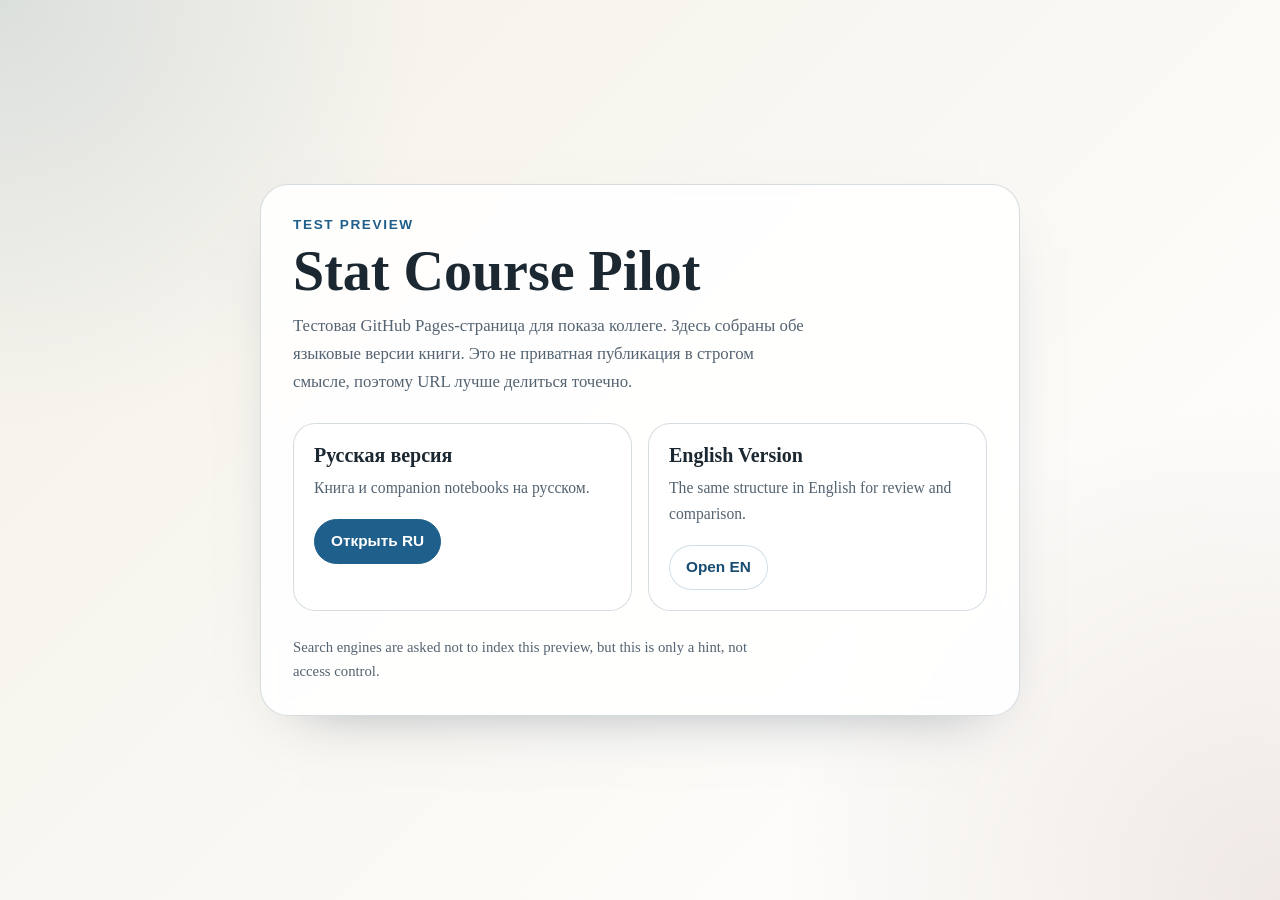
==== pages/index.html @ 57e3854d "Initial bilingual Quarto book with GitHub Pages workflow" ====
<!doctype html>
<html lang="ru">
<head>
  <meta charset="utf-8">
  <meta name="viewport" content="width=device-width, initial-scale=1">
  <meta name="robots" content="noindex,nofollow,noarchive">
  <title>Stat Course Pilot</title>
  <style>
    :root {
      --bg-1: #f5f1e8;
      --bg-2: #ffffff;
      --card: rgba(255, 255, 255, 0.88);
      --line: rgba(28, 66, 92, 0.18);
      --ink: #1b2731;
      --muted: #546371;
      --accent: #1f5f8b;
      --accent-2: #174c70;
    }

    * { box-sizing: border-box; }
    body {
      margin: 0;
      min-height: 100vh;
      font-family: "Iowan Old Style", "Palatino Linotype", "Book Antiqua", Georgia, serif;
      color: var(--ink);
      background:
        radial-gradient(circle at top left, rgba(31, 95, 139, 0.12), transparent 28%),
        radial-gradient(circle at bottom right, rgba(125, 72, 44, 0.12), transparent 32%),
        linear-gradient(135deg, var(--bg-1), var(--bg-2));
      display: grid;
      place-items: center;
      padding: 24px;
    }

    main {
      width: min(760px, 100%);
      padding: 32px;
      border: 1px solid var(--line);
      border-radius: 28px;
      background: var(--card);
      box-shadow: 0 24px 60px -40px rgba(24, 46, 66, 0.5);
      backdrop-filter: blur(10px);
    }

    .eyebrow {
      margin: 0 0 12px;
      font: 600 0.85rem/1.2 "Avenir Next", "Segoe UI", sans-serif;
      letter-spacing: 0.12em;
      text-transform: uppercase;
      color: var(--accent);
    }

    h1 {
      margin: 0 0 14px;
      font-size: clamp(2rem, 6vw, 3.5rem);
      line-height: 0.95;
    }

    p {
      margin: 0;
      max-width: 62ch;
      color: var(--muted);
      font-size: 1.05rem;
      line-height: 1.65;
    }

    .grid {
      display: grid;
      grid-template-columns: repeat(auto-fit, minmax(220px, 1fr));
      gap: 16px;
      margin-top: 28px;
    }

    .card {
      padding: 20px;
      border: 1px solid var(--line);
      border-radius: 22px;
      background: rgba(255, 255, 255, 0.9);
    }

    .card h2 {
      margin: 0 0 8px;
      font-size: 1.25rem;
    }

    .card p {
      font-size: 0.98rem;
    }

    .actions {
      display: flex;
      flex-wrap: wrap;
      gap: 12px;
      margin-top: 18px;
    }

    .link {
      display: inline-flex;
      align-items: center;
      justify-content: center;
      min-height: 2.8rem;
      padding: 0.7rem 1rem;
      border-radius: 999px;
      border: 1px solid rgba(31, 95, 139, 0.2);
      background: #fff;
      color: var(--accent-2);
      text-decoration: none;
      font: 600 0.96rem/1.1 "Avenir Next", "Segoe UI", sans-serif;
    }

    .link.primary {
      background: var(--accent);
      border-color: var(--accent);
      color: #fff;
    }

    .note {
      margin-top: 24px;
      font-size: 0.92rem;
      color: var(--muted);
    }
  </style>
</head>
<body>
  <main>
    <p class="eyebrow">Test Preview</p>
    <h1>Stat Course Pilot</h1>
    <p>
      Тестовая GitHub Pages-страница для показа коллеге. Здесь собраны обе языковые
      версии книги. Это не приватная публикация в строгом смысле, поэтому URL лучше
      делиться точечно.
    </p>

    <div class="grid">
      <section class="card">
        <h2>Русская версия</h2>
        <p>Книга и companion notebooks на русском.</p>
        <div class="actions">
          <a class="link primary" href="./ru/">Открыть RU</a>
        </div>
      </section>

      <section class="card">
        <h2>English Version</h2>
        <p>The same structure in English for review and comparison.</p>
        <div class="actions">
          <a class="link" href="./en/">Open EN</a>
        </div>
      </section>
    </div>

    <p class="note">
      Search engines are asked not to index this preview, but this is only a hint, not access control.
    </p>
  </main>
</body>
</html>
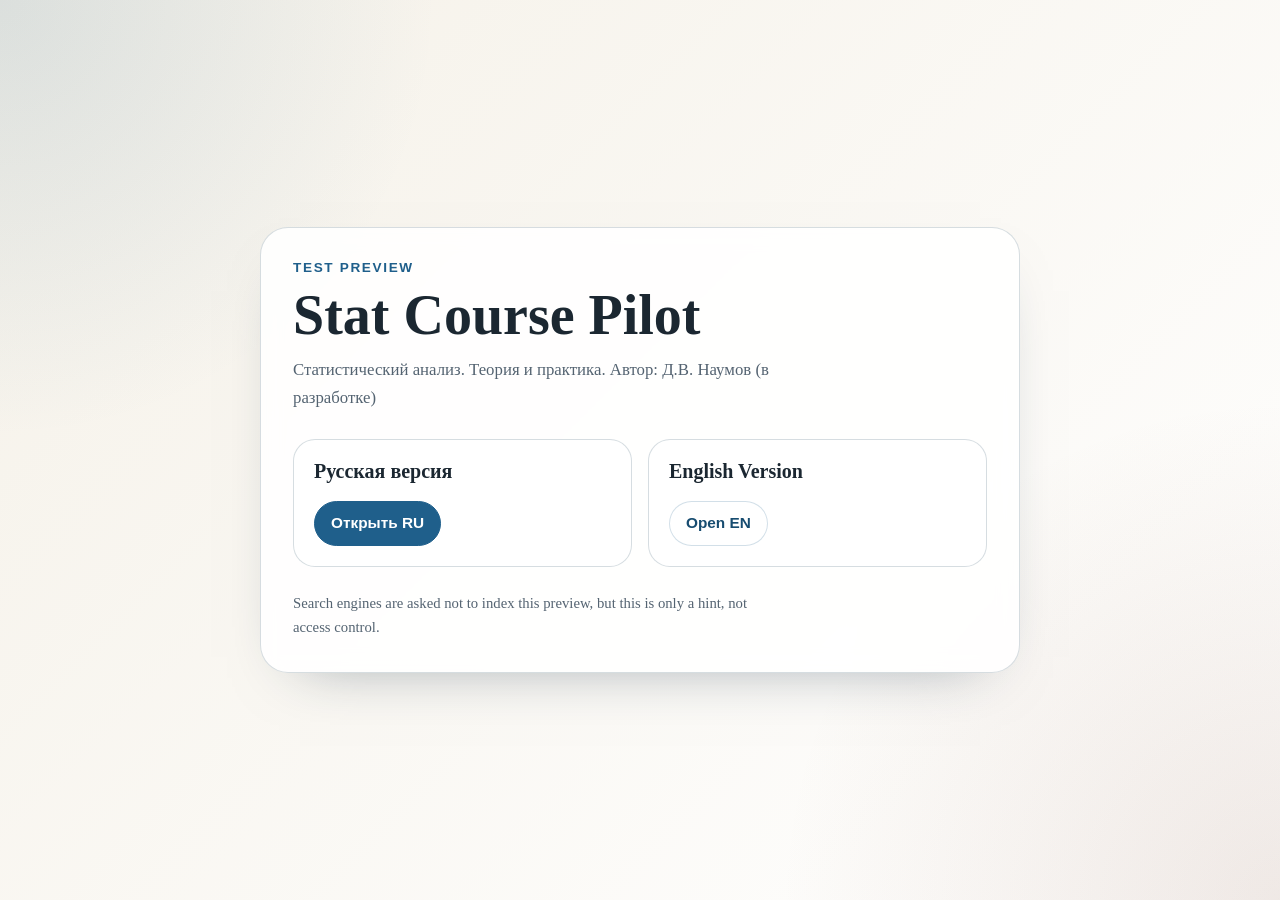
==== commit 72340774: "fixes" ====
--- a/pages/index.html
+++ b/pages/index.html
@@ -126,15 +126,12 @@
     <p class="eyebrow">Test Preview</p>
     <h1>Stat Course Pilot</h1>
     <p>
-      Тестовая GitHub Pages-страница для показа коллеге. Здесь собраны обе языковые
-      версии книги. Это не приватная публикация в строгом смысле, поэтому URL лучше
-      делиться точечно.
+      Статистический анализ. Теория и практика. Автор: Д.В. Наумов (в разработке)
     </p>
 
     <div class="grid">
       <section class="card">
         <h2>Русская версия</h2>
-        <p>Книга и companion notebooks на русском.</p>
         <div class="actions">
           <a class="link primary" href="./ru/">Открыть RU</a>
         </div>
@@ -142,7 +139,6 @@
 
       <section class="card">
         <h2>English Version</h2>
-        <p>The same structure in English for review and comparison.</p>
         <div class="actions">
           <a class="link" href="./en/">Open EN</a>
         </div>
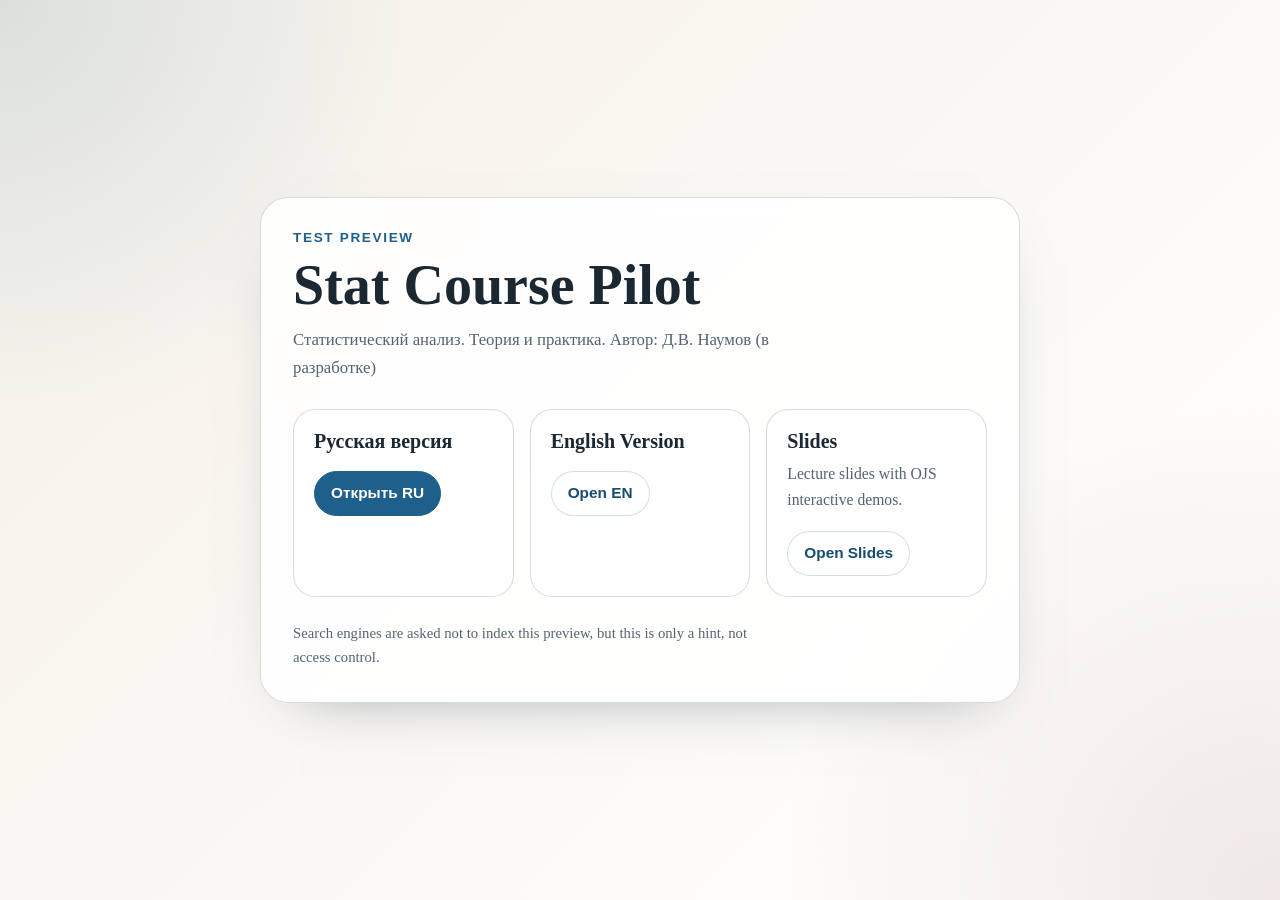
==== commit 24a189b0: "refactor: reorganize books/slides/shared layout and simplify notebooks" ====
--- a/pages/index.html
+++ b/pages/index.html
@@ -143,6 +143,14 @@
           <a class="link" href="./en/">Open EN</a>
         </div>
       </section>
+
+      <section class="card">
+        <h2>Slides</h2>
+        <p>Lecture slides with OJS interactive demos.</p>
+        <div class="actions">
+          <a class="link" href="./slides/">Open Slides</a>
+        </div>
+      </section>
     </div>
 
     <p class="note">
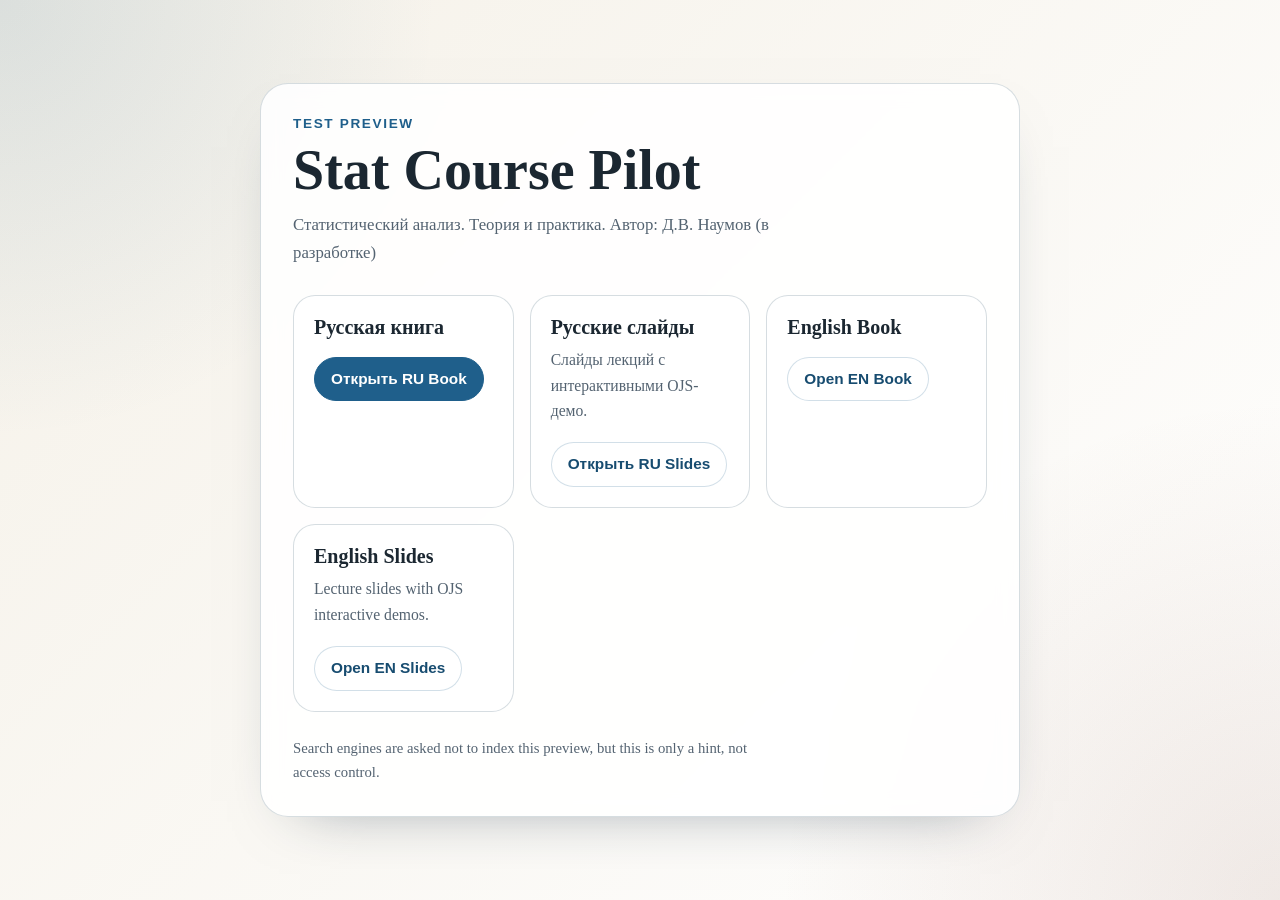
==== commit 7fa18719: "refactoring with ru and en independent" ====
--- a/pages/index.html
+++ b/pages/index.html
@@ -131,24 +131,32 @@
 
     <div class="grid">
       <section class="card">
-        <h2>Русская версия</h2>
+        <h2>Русская книга</h2>
         <div class="actions">
-          <a class="link primary" href="./ru/">Открыть RU</a>
+          <a class="link primary" href="./ru/book/">Открыть RU Book</a>
         </div>
       </section>
 
       <section class="card">
-        <h2>English Version</h2>
+        <h2>Русские слайды</h2>
+        <p>Слайды лекций с интерактивными OJS-демо.</p>
         <div class="actions">
-          <a class="link" href="./en/">Open EN</a>
+          <a class="link" href="./ru/slides/">Открыть RU Slides</a>
         </div>
       </section>
 
       <section class="card">
-        <h2>Slides</h2>
+        <h2>English Book</h2>
+        <div class="actions">
+          <a class="link" href="./en/book/">Open EN Book</a>
+        </div>
+      </section>
+
+      <section class="card">
+        <h2>English Slides</h2>
         <p>Lecture slides with OJS interactive demos.</p>
         <div class="actions">
-          <a class="link" href="./slides/">Open Slides</a>
+          <a class="link" href="./en/slides/">Open EN Slides</a>
         </div>
       </section>
     </div>
